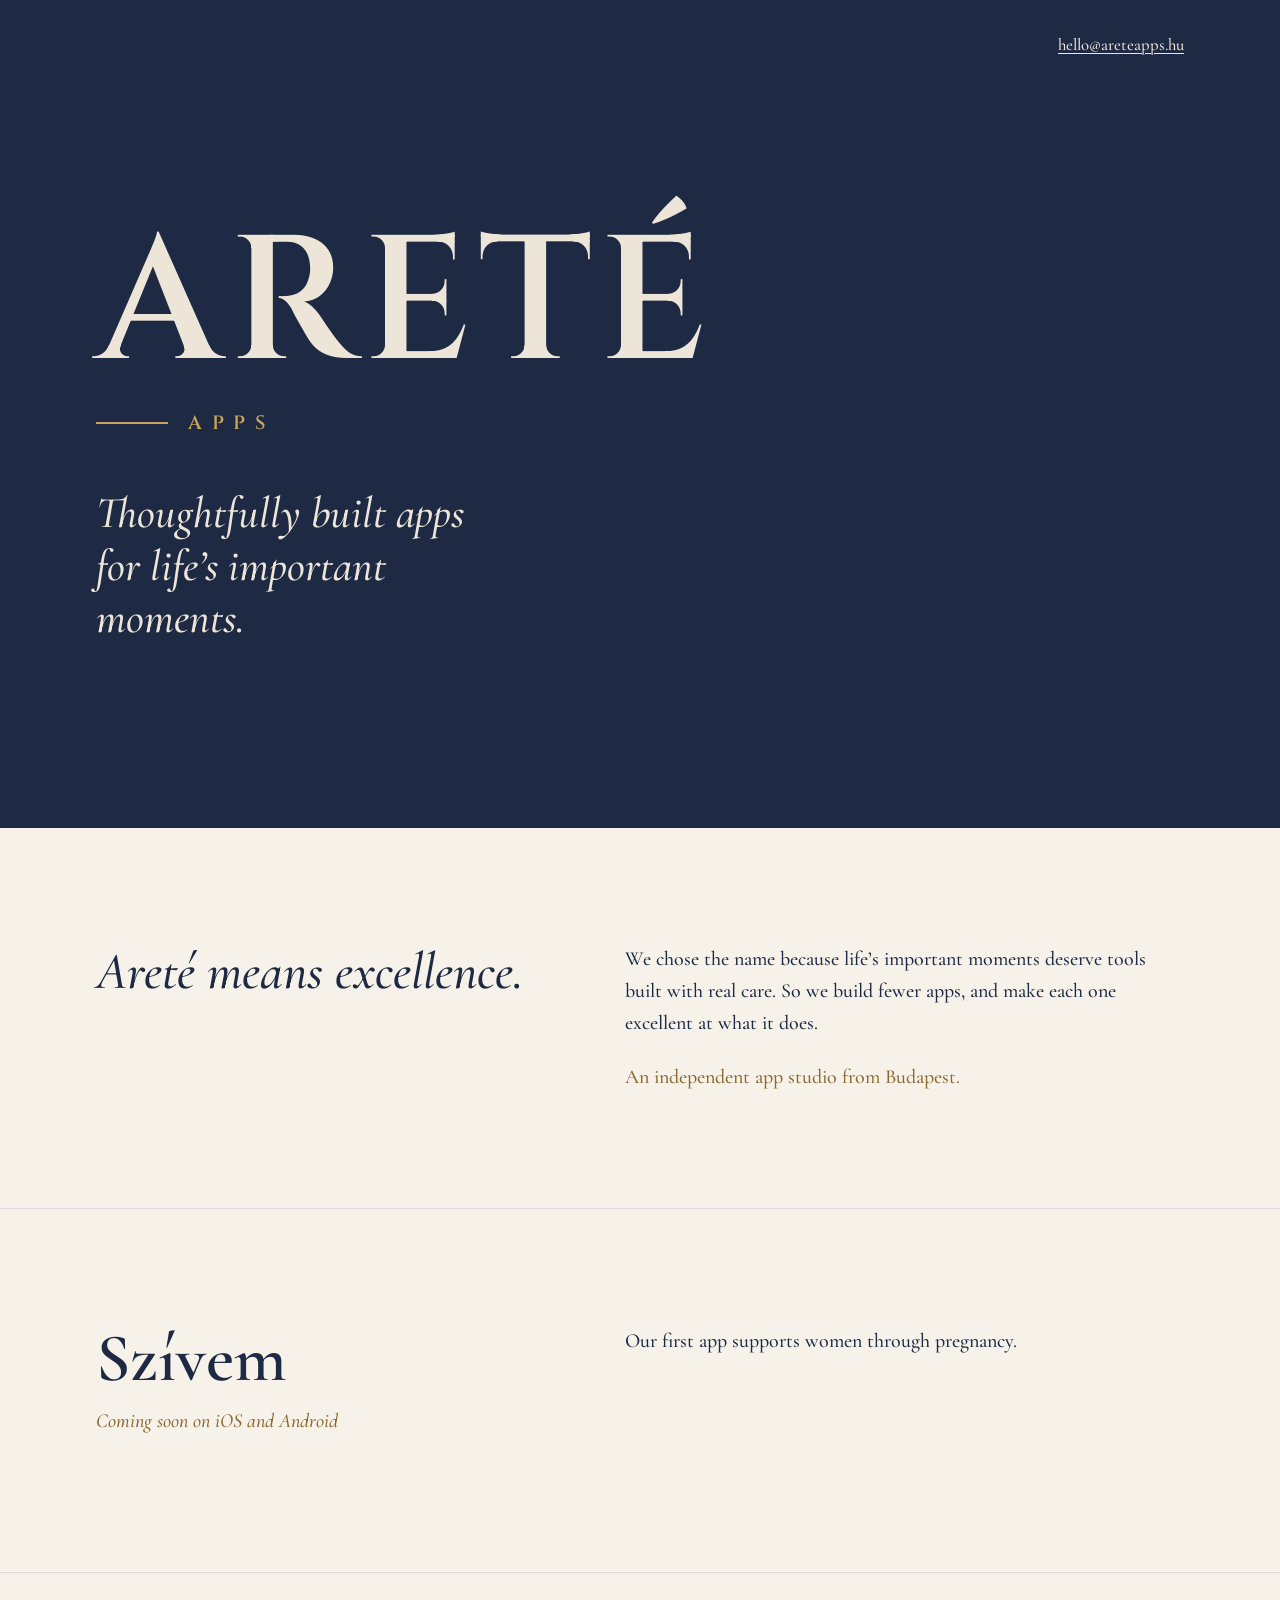
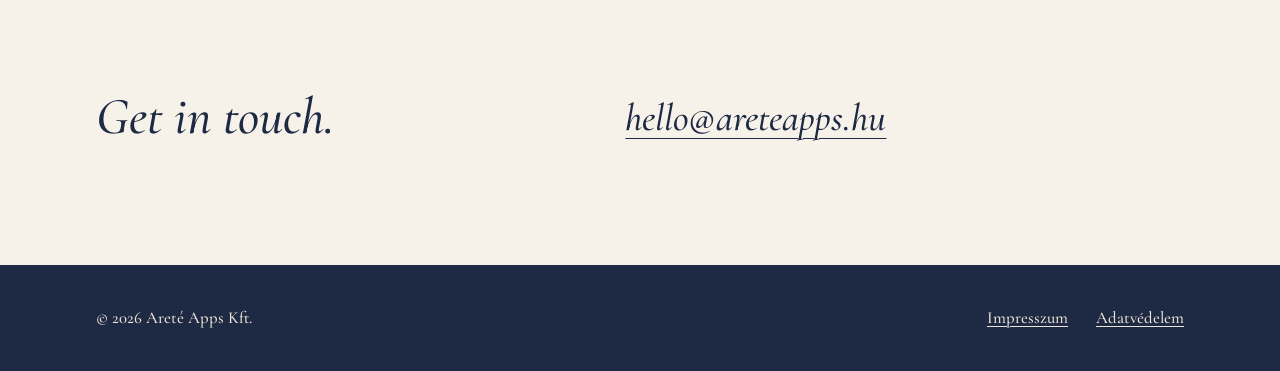
==== index.html @ a9b90e13 "Initial website" ====
<!doctype html>
<html lang="en">
<head>
  <meta charset="utf-8">
  <meta name="viewport" content="width=device-width, initial-scale=1">
  <title>Areté Apps</title>
  <meta name="description" content="Areté Apps is an independent studio building thoughtfully crafted apps for life's important moments. Our first app, Szívem, supports women through pregnancy.">
  <meta name="theme-color" content="#1E2A44">
  <link rel="icon" href="favicon.svg" type="image/svg+xml">
  <link rel="preload" href="fonts/cinzel-latin-600-normal.woff2" as="font" type="font/woff2" crossorigin>
  <link rel="stylesheet" href="styles.css">
  <meta property="og:title" content="Areté Apps">
  <meta property="og:description" content="Thoughtfully built apps for life's important moments.">
  <meta property="og:url" content="https://areteapps.hu/">
  <meta property="og:type" content="website">
</head>
<body>
  <header class="hero">
    <div class="wrap hero__top">
      <a href="mailto:hello@areteapps.hu">hello@areteapps.hu</a>
    </div>
    <div class="wrap hero__body">
      <h1 class="wordmark" aria-label="Areté Apps"><span class="wordmark__letters" aria-hidden="true"><span style="--i:0">A</span><span style="--i:1">R</span><span style="--i:2">E</span><span style="--i:3">T</span><span style="--i:4">É</span></span></h1>
      <div class="wordmark__apps" aria-hidden="true">APPS</div>
      <p class="tagline">Thoughtfully built apps for life’s important moments.</p>
    </div>
  </header>

  <main>
    <section class="section" aria-labelledby="name-heading">
      <div class="wrap split">
        <h2 id="name-heading">Areté means excellence.</h2>
        <div class="prose">
          <p>We chose the name because life’s important moments deserve tools built with real care. So we build fewer apps, and make each one excellent at what it does.</p>
          <p class="quiet">An independent app studio from Budapest.</p>
        </div>
      </div>
    </section>

    <section class="section" aria-labelledby="szivem-heading">
      <div class="wrap split">
        <div>
          <h2 id="szivem-heading" class="app-name">Szívem</h2>
          <p class="status">Coming soon on iOS and Android</p>
        </div>
        <div class="prose">
          <p>Our first app supports women through pregnancy.</p>
        </div>
      </div>
    </section>

    <section class="section" aria-labelledby="contact-heading">
      <div class="wrap split">
        <h2 id="contact-heading">Get in touch.</h2>
        <div class="prose">
          <p><a class="contact-link" href="mailto:hello@areteapps.hu">hello@areteapps.hu</a></p>
        </div>
      </div>
    </section>
  </main>

  <footer class="footer">
    <div class="wrap">
      <span>© 2026 Areté Apps Kft.</span>
      <nav aria-label="Legal">
        <a href="impresszum.html" lang="hu">Impresszum</a>
        <a href="adatvedelem.html" lang="hu">Adatvédelem</a>
      </nav>
    </div>
  </footer>
</body>
</html>
---- styles.css ----
/* Areté Apps, static site styles */

@font-face { font-family: "Cinzel"; font-weight: 600; font-style: normal; font-display: swap;
  src: url("fonts/cinzel-latin-600-normal.woff2") format("woff2");
  unicode-range: U+0000-00FF,U+0131,U+0152-0153,U+02BB-02BC,U+02C6,U+02DA,U+02DC,U+0304,U+0308,U+0329,U+2000-206F,U+20AC,U+2122,U+2191,U+2193,U+2212,U+2215,U+FEFF,U+FFFD; }
@font-face { font-family: "Cinzel"; font-weight: 600; font-style: normal; font-display: swap;
  src: url("fonts/cinzel-latin-ext-600-normal.woff2") format("woff2");
  unicode-range: U+0100-02BA,U+02BD-02C5,U+02C7-02CC,U+02CE-02D7,U+02DD-02FF,U+0304,U+0308,U+0329,U+1D00-1DBF,U+1E00-1E9F,U+1EF2-1EFF,U+2020,U+20A0-20AB,U+20AD-20C0,U+2113,U+2C60-2C7F,U+A720-A7FF; }
@font-face { font-family: "Cormorant Garamond"; font-weight: 500; font-style: normal; font-display: swap;
  src: url("fonts/cormorant-garamond-latin-500-normal.woff2") format("woff2");
  unicode-range: U+0000-00FF,U+0131,U+0152-0153,U+02BB-02BC,U+02C6,U+02DA,U+02DC,U+0304,U+0308,U+0329,U+2000-206F,U+20AC,U+2122,U+2191,U+2193,U+2212,U+2215,U+FEFF,U+FFFD; }
@font-face { font-family: "Cormorant Garamond"; font-weight: 500; font-style: normal; font-display: swap;
  src: url("fonts/cormorant-garamond-latin-ext-500-normal.woff2") format("woff2");
  unicode-range: U+0100-02BA,U+02BD-02C5,U+02C7-02CC,U+02CE-02D7,U+02DD-02FF,U+0304,U+0308,U+0329,U+1D00-1DBF,U+1E00-1E9F,U+1EF2-1EFF,U+2020,U+20A0-20AB,U+20AD-20C0,U+2113,U+2C60-2C7F,U+A720-A7FF; }
@font-face { font-family: "Cormorant Garamond"; font-weight: 500; font-style: italic; font-display: swap;
  src: url("fonts/cormorant-garamond-latin-500-italic.woff2") format("woff2");
  unicode-range: U+0000-00FF,U+0131,U+0152-0153,U+02BB-02BC,U+02C6,U+02DA,U+02DC,U+0304,U+0308,U+0329,U+2000-206F,U+20AC,U+2122,U+2191,U+2193,U+2212,U+2215,U+FEFF,U+FFFD; }
@font-face { font-family: "Cormorant Garamond"; font-weight: 500; font-style: italic; font-display: swap;
  src: url("fonts/cormorant-garamond-latin-ext-500-italic.woff2") format("woff2");
  unicode-range: U+0100-02BA,U+02BD-02C5,U+02C7-02CC,U+02CE-02D7,U+02DD-02FF,U+0304,U+0308,U+0329,U+1D00-1DBF,U+1E00-1E9F,U+1EF2-1EFF,U+2020,U+20A0-20AB,U+20AD-20C0,U+2113,U+2C60-2C7F,U+A720-A7FF; }
@font-face { font-family: "Cormorant Garamond"; font-weight: 600; font-style: normal; font-display: swap;
  src: url("fonts/cormorant-garamond-latin-600-normal.woff2") format("woff2");
  unicode-range: U+0000-00FF,U+0131,U+0152-0153,U+02BB-02BC,U+02C6,U+02DA,U+02DC,U+0304,U+0308,U+0329,U+2000-206F,U+20AC,U+2122,U+2191,U+2193,U+2212,U+2215,U+FEFF,U+FFFD; }
@font-face { font-family: "Cormorant Garamond"; font-weight: 600; font-style: normal; font-display: swap;
  src: url("fonts/cormorant-garamond-latin-ext-600-normal.woff2") format("woff2");
  unicode-range: U+0100-02BA,U+02BD-02C5,U+02C7-02CC,U+02CE-02D7,U+02DD-02FF,U+0304,U+0308,U+0329,U+1D00-1DBF,U+1E00-1E9F,U+1EF2-1EFF,U+2020,U+20A0-20AB,U+20AD-20C0,U+2113,U+2C60-2C7F,U+A720-A7FF; }

:root {
  --navy: #1E2A44;
  --navy-deep: #172238;
  --bone: #EDE6D8;
  --paper: #F6F2EA;
  --gold: #C9A45C;      /* on navy */
  --gold-ink: #8A6A2E;  /* on light grounds, passes contrast */
  --ink: #1E2A44;
  --serif: "Cormorant Garamond", Georgia, "Times New Roman", serif;
  --display: "Cinzel", "Trajan Pro", "Times New Roman", serif;
  --measure: 34rem;
}

*, *::before, *::after { box-sizing: border-box; }
html { -webkit-text-size-adjust: 100%; }
body {
  margin: 0;
  background: var(--paper);
  color: var(--ink);
  font-family: var(--serif);
  font-weight: 500;
  font-size: 1.25rem;
  line-height: 1.6;
  text-rendering: optimizeLegibility;
}
a { color: inherit; text-decoration-thickness: 1px; text-underline-offset: 0.2em; }
a:hover { color: var(--gold-ink); }
:focus-visible { outline: 2px solid var(--gold); outline-offset: 4px; border-radius: 2px; }

.wrap { width: min(100% - 3rem, 68rem); margin-inline: auto; }

/* Hero */
.hero {
  background: var(--navy);
  color: var(--bone);
  min-height: min(92vh, 52rem);
  display: flex;
  flex-direction: column;
}
.hero a:hover { color: var(--gold); }
.hero__top { padding-block: 2rem; display: flex; justify-content: flex-end; }
.hero__top a { font-size: 1.05rem; color: var(--bone); }
.hero__body { flex: 1; display: flex; flex-direction: column; justify-content: center; padding-block: 3rem 6rem; }
.wordmark {
  margin: 0;
  font-family: var(--display);
  font-weight: 600;
  font-size: clamp(4.25rem, 15vw, 11rem);
  line-height: 0.9;
  letter-spacing: 0.04em;
}
.wordmark__apps {
  display: flex;
  align-items: center;
  gap: 1.25rem;
  margin-top: 1.5rem;
  font-family: var(--display);
  font-size: clamp(0.95rem, 1.6vw, 1.2rem);
  letter-spacing: 0.5em;
  color: var(--gold);
}
.wordmark__apps::before {
  content: "";
  width: 4.5rem;
  height: 2px;
  background: var(--gold);
  transform-origin: left center;
  animation: draw 900ms 750ms cubic-bezier(.2,.7,.2,1) both;
}
@keyframes draw { from { transform: scaleX(0); } to { transform: scaleX(1); } }

/* Hero entrance: letters settle into place one by one, then the rule draws, then the line of text appears */
.wordmark__letters span {
  display: inline-block;
  animation: settle 1100ms calc(var(--i) * 110ms) cubic-bezier(.16,.8,.24,1) both;
}
@keyframes settle {
  from { opacity: 0; transform: translateY(0.28em); filter: blur(10px); }
  to   { opacity: 1; transform: none; filter: none; }
}
.wordmark__apps { animation: fade-in 800ms 1150ms ease-out both; }
.tagline { animation: fade-in 1000ms 1450ms ease-out both; }
@keyframes fade-in { from { opacity: 0; transform: translateY(6px); } to { opacity: 1; transform: none; } }
.tagline {
  margin: 3rem 0 0;
  max-width: 22ch;
  font-style: italic;
  font-size: clamp(1.75rem, 3.6vw, 2.75rem);
  line-height: 1.2;
}

/* Sections */
.section { padding-block: clamp(4rem, 9vw, 7.5rem); }
.section + .section { border-top: 1px solid rgba(30, 42, 68, 0.12); }
.split {
  display: grid;
  gap: 2rem 4rem;
  grid-template-columns: minmax(0, 1fr);
}
@media (min-width: 52rem) {
  .split { grid-template-columns: minmax(0, 5fr) minmax(0, 6fr); align-items: start; }
}
h2 {
  margin: 0;
  font-weight: 500;
  font-style: italic;
  font-size: clamp(2.1rem, 4.4vw, 3.25rem);
  line-height: 1.12;
}
.prose { max-width: var(--measure); }
.prose p { margin: 0 0 1.1em; }
.prose p:last-child { margin-bottom: 0; }
.quiet { color: var(--gold-ink); }

.app-name {
  margin: 0;
  font-weight: 600;
  font-style: normal;
  font-size: clamp(2.6rem, 6vw, 4.25rem);
  line-height: 1;
}
.status { margin-top: 0.75rem; color: var(--gold-ink); font-style: italic; }

.contact-link {
  font-size: clamp(1.6rem, 3.4vw, 2.4rem);
  font-style: italic;
}

/* Footer */
.footer { background: var(--navy); color: var(--bone); padding-block: 2.5rem; font-size: 1.05rem; }
.footer .wrap { display: flex; flex-wrap: wrap; gap: 1rem 2rem; justify-content: space-between; align-items: center; }
.footer nav { display: flex; gap: 1.75rem; }
.footer a:hover { color: var(--gold); }

/* Legal pages */
.legal-head { background: var(--navy); color: var(--bone); padding-block: 2rem; }
.legal-head a { text-decoration: none; font-family: var(--display); font-weight: 600; letter-spacing: 0.06em; font-size: 1.4rem; }
.legal-head a:hover { color: var(--gold); }
.legal { padding-block: 4rem 6rem; }
.legal h1 { margin: 0 0 2rem; font-weight: 500; font-style: italic; font-size: clamp(2.2rem, 5vw, 3.25rem); line-height: 1.1; }
.legal h2 { font-size: 1.6rem; margin: 2.5rem 0 0.75rem; }
.legal dl { display: grid; grid-template-columns: minmax(0, 1fr); gap: 0.25rem 2rem; margin: 0; }
@media (min-width: 40rem) { .legal dl { grid-template-columns: 14rem minmax(0, 1fr); } }
.legal dt { color: var(--gold-ink); }
.legal dd { margin: 0 0 0.75rem; }
.todo { background: #F3E3B5; padding: 0 0.25em; }

@media (prefers-reduced-motion: reduce) {
  *, *::before, *::after { animation: none !important; transition: none !important; }
}
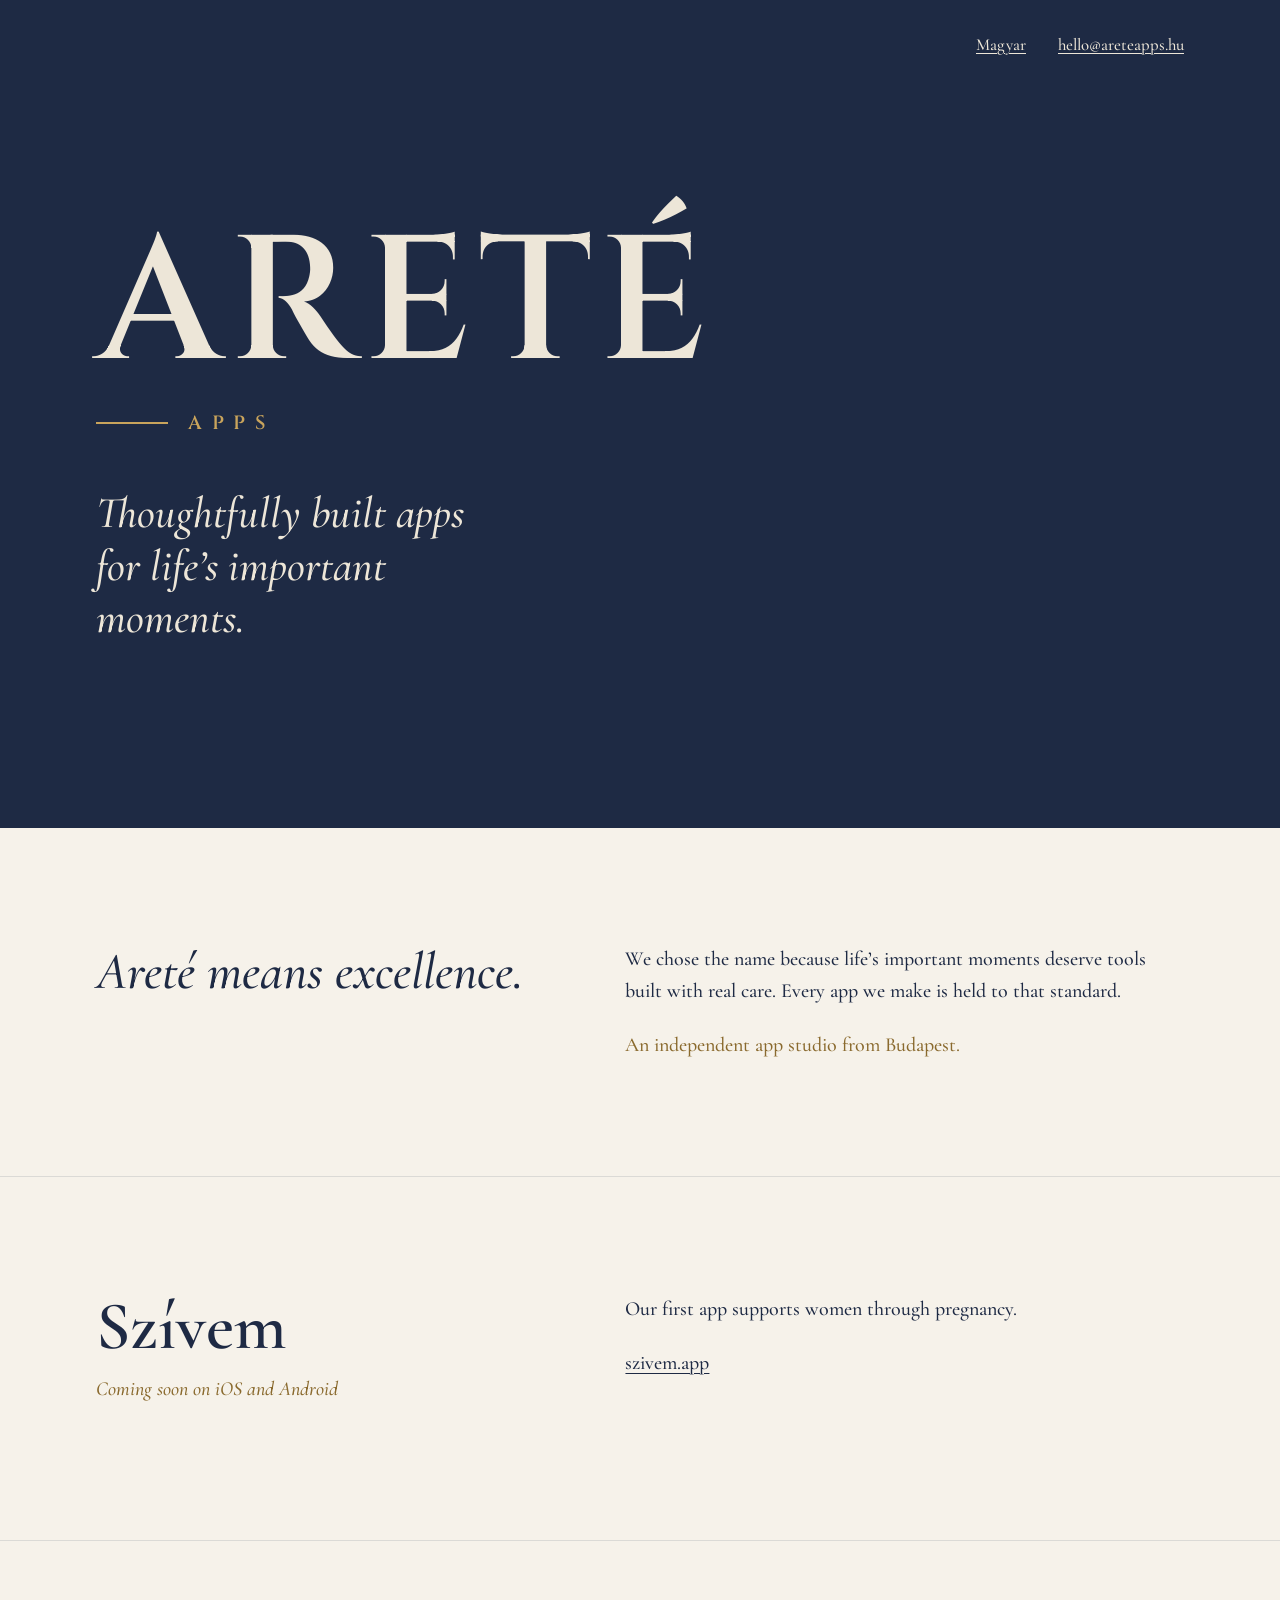
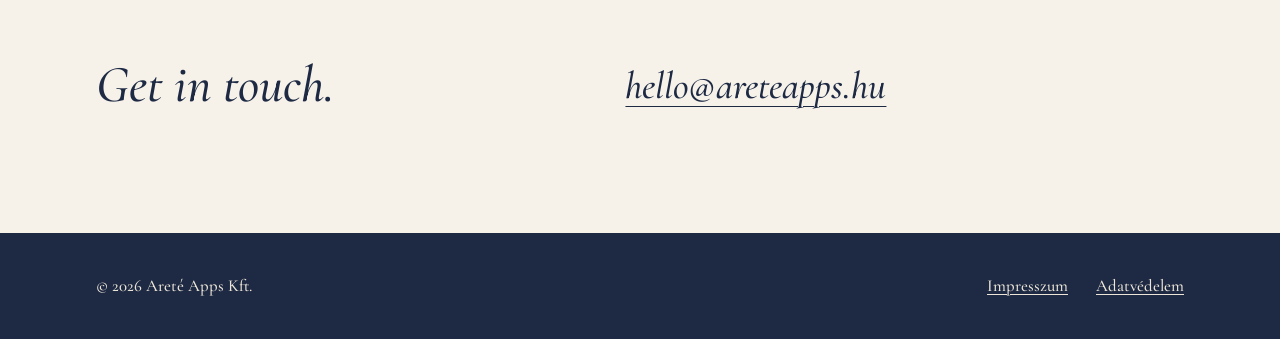
==== commit bda2f1ed: "Link Szívem section to szivem.app Co-Authored-By: Claude Opus 5.5 <noreply@anthropic.com> Claude-Ses" ====
--- a/index.html
+++ b/index.html
@@ -5,18 +5,31 @@
   <meta name="viewport" content="width=device-width, initial-scale=1">
   <title>Areté Apps</title>
   <meta name="description" content="Areté Apps is an independent studio building thoughtfully crafted apps for life's important moments. Our first app, Szívem, supports women through pregnancy.">
+  <script>
+    /* Send Hungarian-speaking visitors to /hu/ on their first visit; a language picked with the switch always wins. */
+    try {
+      var chosen = localStorage.getItem("lang");
+      var langs = (navigator.languages || [navigator.language || ""]).join(",").toLowerCase();
+      if (chosen === "hu" || (!chosen && /(^|,)hu\b/.test(langs))) location.replace("/hu/");
+    } catch (e) {}
+  </script>
   <meta name="theme-color" content="#1E2A44">
   <link rel="icon" href="favicon.svg" type="image/svg+xml">
   <link rel="preload" href="fonts/cinzel-latin-600-normal.woff2" as="font" type="font/woff2" crossorigin>
   <link rel="stylesheet" href="styles.css">
+  <link rel="alternate" hreflang="en" href="https://areteapps.hu/">
+  <link rel="alternate" hreflang="hu" href="https://areteapps.hu/hu/">
+  <link rel="alternate" hreflang="x-default" href="https://areteapps.hu/">
   <meta property="og:title" content="Areté Apps">
   <meta property="og:description" content="Thoughtfully built apps for life's important moments.">
   <meta property="og:url" content="https://areteapps.hu/">
   <meta property="og:type" content="website">
+  <meta property="og:locale" content="en_US">
 </head>
 <body>
   <header class="hero">
     <div class="wrap hero__top">
+      <a href="/hu/" hreflang="hu" lang="hu" data-set-lang="hu">Magyar</a>
       <a href="mailto:hello@areteapps.hu">hello@areteapps.hu</a>
     </div>
     <div class="wrap hero__body">
@@ -31,7 +44,7 @@
       <div class="wrap split">
         <h2 id="name-heading">Areté means excellence.</h2>
         <div class="prose">
-          <p>We chose the name because life’s important moments deserve tools built with real care. So we build fewer apps, and make each one excellent at what it does.</p>
+          <p>We chose the name because life’s important moments deserve tools built with real care. Every app we make is held to that standard.</p>
           <p class="quiet">An independent app studio from Budapest.</p>
         </div>
       </div>
@@ -45,6 +58,7 @@
         </div>
         <div class="prose">
           <p>Our first app supports women through pregnancy.</p>
+          <p><a href="https://szivem.app">szivem.app</a></p>
         </div>
       </div>
     </section>
@@ -68,5 +82,13 @@
       </nav>
     </div>
   </footer>
+  <script>
+    /* Remember the language the visitor picks, so auto-detection never overrides it. */
+    document.querySelectorAll("[data-set-lang]").forEach(function (a) {
+      a.addEventListener("click", function () {
+        try { localStorage.setItem("lang", a.getAttribute("data-set-lang")); } catch (e) {}
+      });
+    });
+  </script>
 </body>
 </html>
--- a/styles.css
+++ b/styles.css
@@ -65,7 +65,7 @@
   flex-direction: column;
 }
 .hero a:hover { color: var(--gold); }
-.hero__top { padding-block: 2rem; display: flex; justify-content: flex-end; }
+.hero__top { padding-block: 2rem; display: flex; justify-content: flex-end; gap: 2rem; }
 .hero__top a { font-size: 1.05rem; color: var(--bone); }
 .hero__body { flex: 1; display: flex; flex-direction: column; justify-content: center; padding-block: 3rem 6rem; }
 .wordmark {
@@ -170,7 +170,6 @@
 @media (min-width: 40rem) { .legal dl { grid-template-columns: 14rem minmax(0, 1fr); } }
 .legal dt { color: var(--gold-ink); }
 .legal dd { margin: 0 0 0.75rem; }
-.todo { background: #F3E3B5; padding: 0 0.25em; }
 
 @media (prefers-reduced-motion: reduce) {
   *, *::before, *::after { animation: none !important; transition: none !important; }
